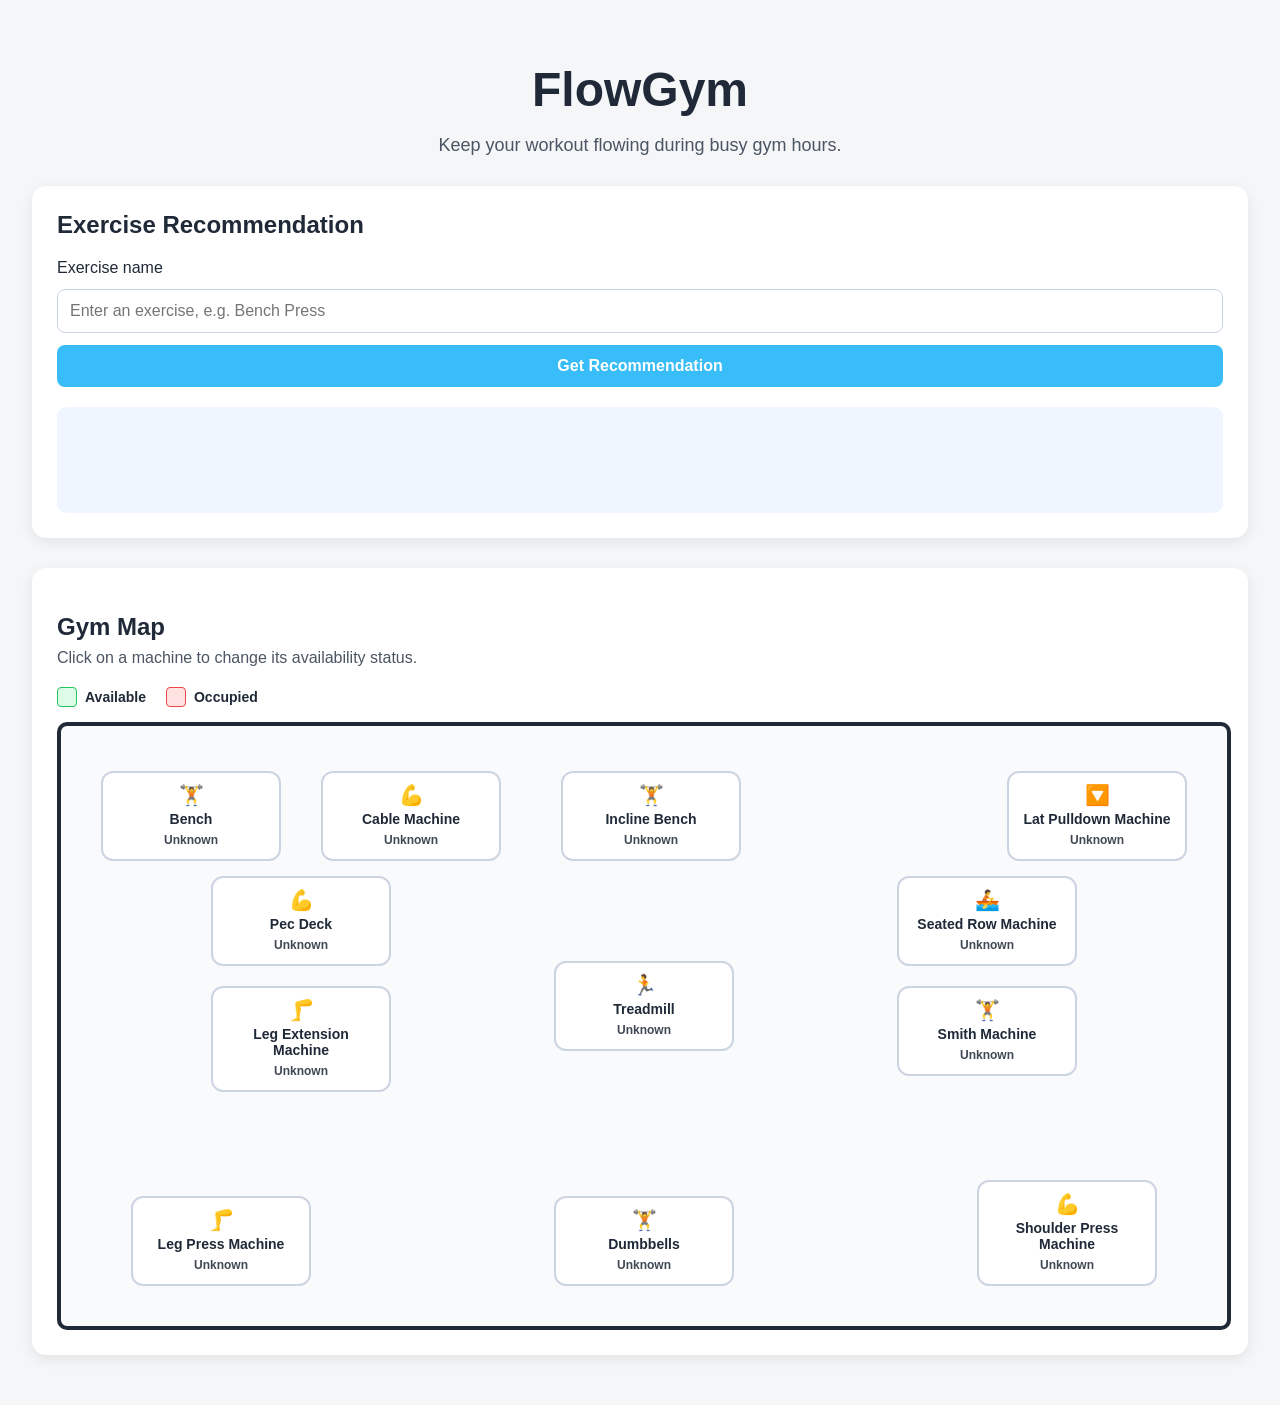
==== templates/index.html @ d3d61407 "Add interactive gym map with machine availability controls" ====
<!DOCTYPE html>
<html lang="en">

<head>
    <meta charset="UTF-8">
    <meta name="viewport" content="width=device-width, initial-scale=1.0">
    <title>FlowGym</title>
    <link rel="stylesheet" href="/static/css/style.css">
</head>

<body>
    <div class="page-wrapper">
        <header class="hero">
            <h1>FlowGym</h1>
            <p>Keep your workout flowing during busy gym hours.</p>
        </header>

        <section class="top-panel">
            <div class="recommendation-panel">
                <h2>Exercise Recommendation</h2>
                <form id="recommendation-form">
                    <label for="exercise">Exercise name</label>
                    <input type="text" id="exercise" name="exercise"
                        placeholder="Enter an exercise, e.g. Bench Press" required>
                    <button type="submit">Get Recommendation</button>
                </form>

                <div id="result" class="result"></div>
            </div>
        </section>

        <section class="gym-section">
            <div class="gym-header">
                <h2>Gym Map</h2>
                <p>Click on a machine to change its availability status.</p>
            </div>

            <div class="gym-legend">
                <div class="legend-item">
                    <span class="legend-color available"></span>
                    <span>Available</span>
                </div>
                <div class="legend-item">
                    <span class="legend-color occupied"></span>
                    <span>Occupied</span>
                </div>
            </div>

            <div id="gym-map" class="gym-map">
                <div class="machine-slot" data-machine-name="Bench">
                    <div class="machine-icon">🏋️</div>
                    <div class="machine-name">Bench</div>
                    <div class="machine-status">Unknown</div>
                </div>

                <div class="machine-slot" data-machine-name="Cable Machine">
                    <div class="machine-icon">💪</div>
                    <div class="machine-name">Cable Machine</div>
                    <div class="machine-status">Unknown</div>
                </div>

                <div class="machine-slot" data-machine-name="Lat Pulldown Machine">
                    <div class="machine-icon">🔽</div>
                    <div class="machine-name">Lat Pulldown Machine</div>
                    <div class="machine-status">Unknown</div>
                </div>

                <div class="machine-slot" data-machine-name="Leg Press Machine">
                    <div class="machine-icon">🦵</div>
                    <div class="machine-name">Leg Press Machine</div>
                    <div class="machine-status">Unknown</div>
                </div>

                <div class="machine-slot" data-machine-name="Dumbbells">
                    <div class="machine-icon">🏋️</div>
                    <div class="machine-name">Dumbbells</div>
                    <div class="machine-status">Unknown</div>
                </div>

                <div class="machine-slot" data-machine-name="Shoulder Press Machine">
                    <div class="machine-icon">💪</div>
                    <div class="machine-name">Shoulder Press Machine</div>
                    <div class="machine-status">Unknown</div>
                </div>

                <div class="machine-slot" data-machine-name="Incline Bench">
                    <div class="machine-icon">🏋️</div>
                    <div class="machine-name">Incline Bench</div>
                    <div class="machine-status">Unknown</div>
                </div>

                <div class="machine-slot" data-machine-name="Seated Row Machine">
                    <div class="machine-icon">🚣</div>
                    <div class="machine-name">Seated Row Machine</div>
                    <div class="machine-status">Unknown</div>
                </div>

                <div class="machine-slot" data-machine-name="Leg Extension Machine">
                    <div class="machine-icon">🦵</div>
                    <div class="machine-name">Leg Extension Machine</div>
                    <div class="machine-status">Unknown</div>
                </div>

                <div class="machine-slot" data-machine-name="Pec Deck">
                    <div class="machine-icon">💪</div>
                    <div class="machine-name">Pec Deck</div>
                    <div class="machine-status">Unknown</div>
                </div>

                <div class="machine-slot" data-machine-name="Smith Machine">
                    <div class="machine-icon">🏋️</div>
                    <div class="machine-name">Smith Machine</div>
                    <div class="machine-status">Unknown</div>
                </div>

                <div class="machine-slot" data-machine-name="Treadmill">
                    <div class="machine-icon">🏃</div>
                    <div class="machine-name">Treadmill</div>
                    <div class="machine-status">Unknown</div>
                </div>
            </div>
        </section>
    </div>

    <script>
        const form = document.getElementById("recommendation-form");
        const resultDiv = document.getElementById("result");
        const machineSlots = document.querySelectorAll(".machine-slot");

        form.addEventListener("submit", async function (event) {
            event.preventDefault();

            const exercise = document.getElementById("exercise").value.trim();

            if (!exercise) {
                resultDiv.innerHTML = `
                    <h2>Recommendation</h2>
                    <p>Please enter an exercise name.</p>
                `;
                return;
            }

            try {
                const response = await fetch(`/recommendation?exercise=${encodeURIComponent(exercise)}`);
                const data = await response.json();

                if (!response.ok) {
                    resultDiv.innerHTML = `
                        <h2>Recommendation</h2>
                        <p>${data.message || "Could not get recommendation."}</p>
                    `;
                    return;
                }

                resultDiv.innerHTML = `
                    <h2>Recommendation</h2>
                    <p><strong>Requested Exercise:</strong> ${data.requested_exercise}</p>
                    <p><strong>Recommended Exercise:</strong> ${data.recommended_exercise}</p>
                    <p><strong>Muscle Group:</strong> ${data.muscle_group}</p>
                    <p><strong>Machine:</strong> ${data.machine}</p>
                `;
            } catch (error) {
                resultDiv.innerHTML = `
                    <h2>Recommendation</h2>
                    <p>An unexpected error occurred while fetching the recommendation.</p>
                `;
            }
        });

        async function loadMachines() {
            try {
                const response = await fetch("/machines");
                const machines = await response.json();

                machineSlots.forEach(slot => {
                    slot.classList.remove("available", "occupied");

                    const machineName = slot.dataset.machineName;
                    const machine = machines.find(m => m.name === machineName);

                    const statusText = slot.querySelector(".machine-status");
                    if (statusText) statusText.textContent = "Unknown";

                    if (machine) {
                        slot.dataset.machineId = machine.id;
                        slot.dataset.available = machine.is_available;

                        if (machine.is_available) {
                            slot.classList.add("available");
                            if (statusText) statusText.textContent = "Available";
                        } else {
                            slot.classList.add("occupied");
                            if (statusText) statusText.textContent = "Occupied";
                        }
                    }
                });
            } catch (error) {
                console.error("Could not load machines:", error);
            }
        }

        async function toggleMachineAvailability(machineId, currentAvailability) {
            try {
                const newAvailability = !currentAvailability;

                const response = await fetch(
                    `/machines/update-availability?id=${machineId}&available=${newAvailability}`
                );

                if (!response.ok) {
                    console.error("Could not update machine availability");
                    return;
                }

                await loadMachines();
            } catch (error) {
                console.error("Error updating machine availability:", error);
            }
        }

        machineSlots.forEach(slot => {
            slot.addEventListener("click", async function () {
                const machineId = this.dataset.machineId;
                const currentAvailability = this.dataset.available === "true";

                if (!machineId) {
                    return;
                }

                await toggleMachineAvailability(machineId, currentAvailability);
            });
        });

        loadMachines();
    </script>
</body>

</html>
---- static/css/style.css ----
body {
    font-family: Arial, sans-serif;
    background-color: #f4f6f8;
    margin: 0;
    padding: 0;
    color: #1f2937;
}

.page-wrapper {
    width: min(1400px, 95%);
    margin: 0 auto;
    padding: 30px 0 50px;
}

.hero {
    text-align: center;
    margin-bottom: 30px;
}

.hero h1 {
    font-size: 48px;
    margin-bottom: 10px;
}

.hero p {
    font-size: 18px;
    color: #4b5563;
}

.top-panel {
    margin-bottom: 30px;
}

.recommendation-panel {
    background: white;
    padding: 25px;
    border-radius: 14px;
    box-shadow: 0 4px 14px rgba(0, 0, 0, 0.08);
}

.recommendation-panel h2 {
    margin-top: 0;
}

form {
    display: flex;
    flex-direction: column;
    gap: 12px;
    margin-top: 20px;
}

input {
    padding: 12px;
    font-size: 16px;
    border: 1px solid #cbd5e1;
    border-radius: 8px;
}

button {
    padding: 12px;
    font-size: 16px;
    cursor: pointer;
    border: none;
    border-radius: 8px;
    background-color: #38bdf8;
    color: white;
    font-weight: bold;
}

button:hover {
    background-color: #0ea5e9;
}

.result {
    margin-top: 20px;
    padding: 18px;
    background-color: #eff6ff;
    border-radius: 10px;
    min-height: 70px;
}

.gym-section {
    background: white;
    padding: 25px;
    border-radius: 14px;
    box-shadow: 0 4px 14px rgba(0, 0, 0, 0.08);
}

.gym-header {
    margin-bottom: 20px;
}

.gym-header h2 {
    margin-bottom: 8px;
}

.gym-header p {
    margin: 0;
    color: #4b5563;
}

.gym-map {
    position: relative;
    width: 100%;
    min-height: 600px;
    background-color: #f9fafb;
    border: 4px solid #1f2937;
    border-radius: 10px;
    overflow: hidden;
}

.machine-slot {
    position: absolute;
    width: 180px;
    min-height: 70px;
    padding: 12px;
    border-radius: 12px;
    text-align: center;
    font-weight: bold;
    border: 2px solid #cbd5e1;
    background: white;
    display: flex;
    align-items: center;
    justify-content: center;
    cursor: pointer;
    transition: transform 0.2s ease;
    box-sizing: border-box;
}

.machine-slot:hover {
    transform: scale(1.03);
}

.machine-slot.available {
    background-color: #dcfce7;
    border-color: #22c55e;
}

.machine-slot.occupied {
    background-color: #fee2e2;
    border-color: #ef4444;
}

.machine-slot[data-machine-name="Bench"] {
    top: 45px;
    left: 40px;
}

.machine-slot[data-machine-name="Cable Machine"] {
    top: 45px;
    left: 260px;
}

.machine-slot[data-machine-name="Incline Bench"] {
    top: 45px;
    left: 500px;
}

.machine-slot[data-machine-name="Lat Pulldown Machine"] {
    top: 45px;
    right: 40px;
}

.machine-slot[data-machine-name="Pec Deck"] {
    top: 150px;
    left: 150px;
}

.machine-slot[data-machine-name="Seated Row Machine"] {
    top: 150px;
    right: 150px;
}

.machine-slot[data-machine-name="Leg Extension Machine"] {
    top: 260px;
    left: 150px;
}

.machine-slot[data-machine-name="Smith Machine"] {
    top: 260px;
    right: 150px;
}

.machine-slot[data-machine-name="Treadmill"] {
    top: 235px;
    left: 50%;
    transform: translateX(-50%);
}

.machine-slot[data-machine-name="Treadmill"]:hover {
    transform: translateX(-50%) scale(1.03);
}

.machine-slot[data-machine-name="Leg Press Machine"] {
    bottom: 40px;
    left: 70px;
}

.machine-slot[data-machine-name="Dumbbells"] {
    bottom: 40px;
    left: 50%;
    transform: translateX(-50%);
}

.machine-slot[data-machine-name="Dumbbells"]:hover {
    transform: translateX(-50%) scale(1.03);
}

.machine-slot[data-machine-name="Shoulder Press Machine"] {
    bottom: 40px;
    right: 70px;
}

.gym-legend {
    display: flex;
    gap: 20px;
    margin-bottom: 15px;
    flex-wrap: wrap;
}

.legend-item {
    display: flex;
    align-items: center;
    gap: 8px;
    font-size: 14px;
    font-weight: bold;
}

.legend-color {
    width: 18px;
    height: 18px;
    border-radius: 4px;
    display: inline-block;
    border: 1px solid #999;
}

.legend-color.available {
    background-color: #dcfce7;
    border-color: #22c55e;
}

.legend-color.occupied {
    background-color: #fee2e2;
    border-color: #ef4444;
}

.machine-slot {
    display: flex;
    flex-direction: column;
    align-items: center;
    justify-content: center;
    gap: 6px;
    text-align: center;
}

.machine-icon {
    font-size: 20px;
    line-height: 1;
}

.machine-name {
    font-size: 14px;
    font-weight: bold;
}

.machine-status {
    font-size: 12px;
    font-weight: bold;
    opacity: 0.85;
}
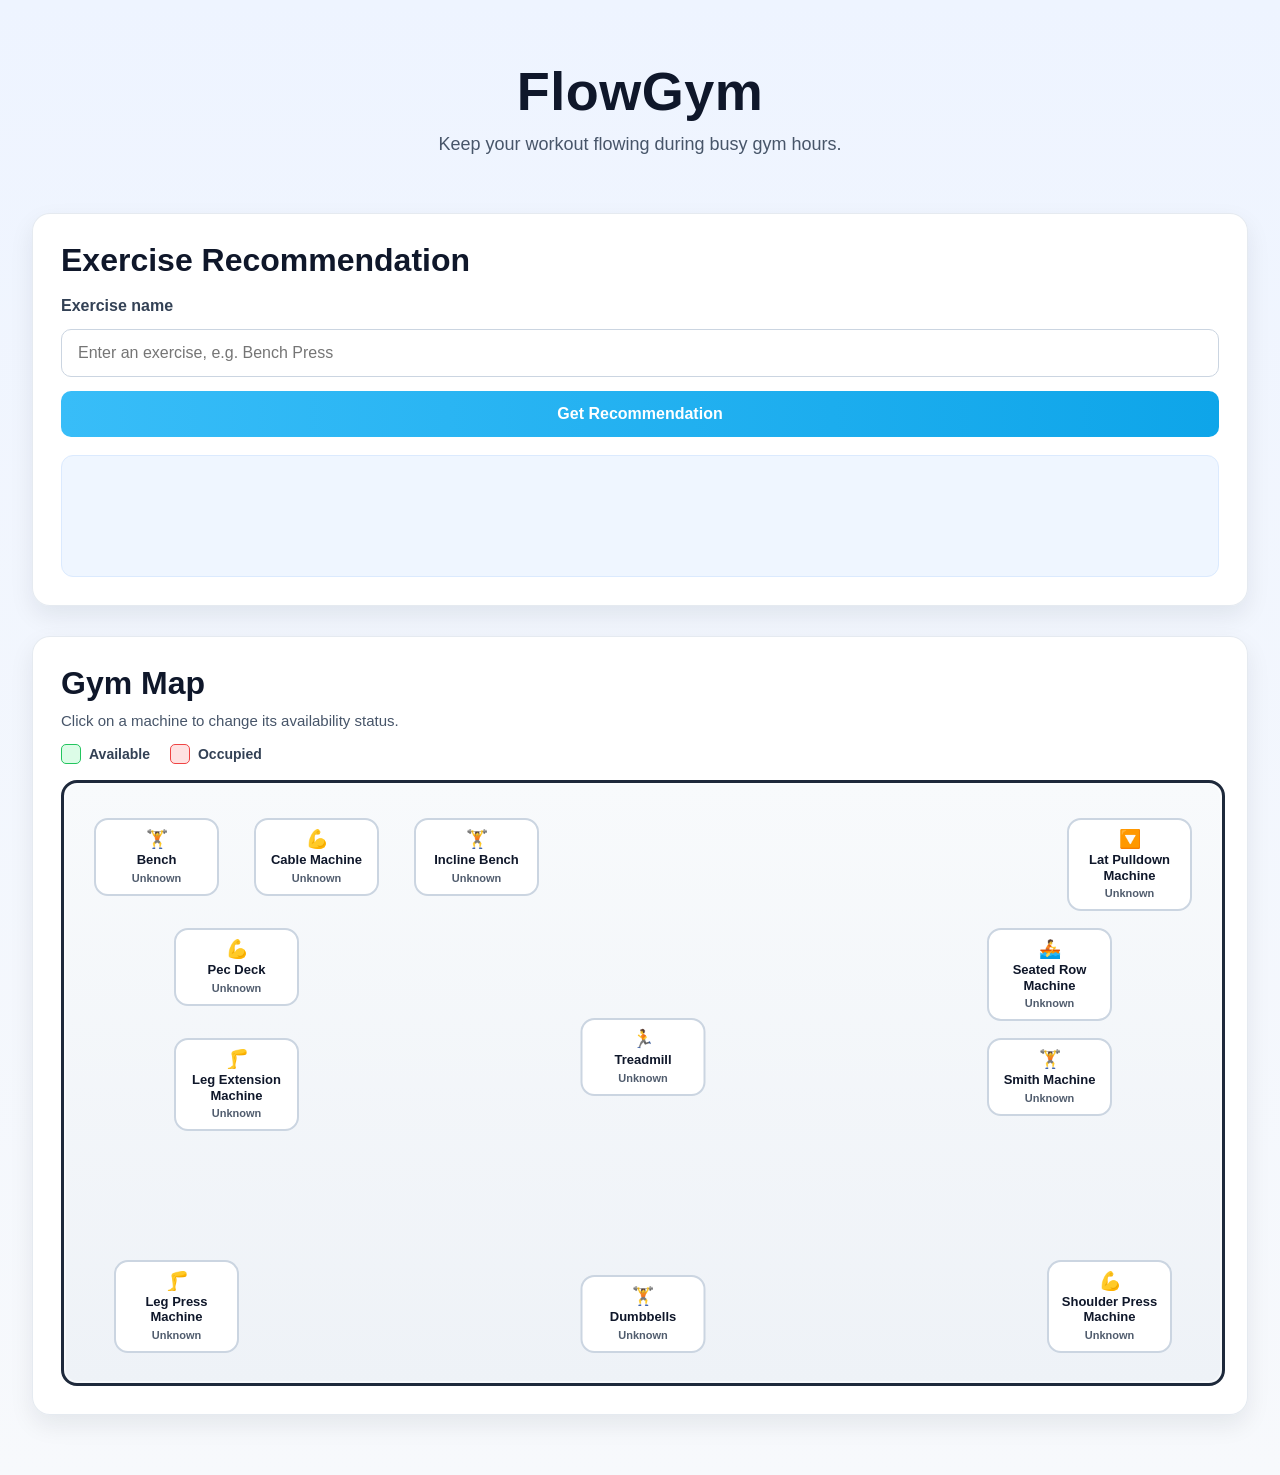
==== commit 148d9981: "Add endpoint to list available machines only" ====
--- a/templates/index.html
+++ b/templates/index.html
@@ -12,7 +12,7 @@
     <div class="page-wrapper">
         <header class="hero">
             <h1>FlowGym</h1>
-            <p>Keep your workout flowing during busy gym hours.</p>
+            <p class="hero-subtitle">Keep your workout flowing during busy gym hours.</p>
         </header>
 
         <section class="top-panel">
@@ -20,8 +20,9 @@
                 <h2>Exercise Recommendation</h2>
                 <form id="recommendation-form">
                     <label for="exercise">Exercise name</label>
-                    <input type="text" id="exercise" name="exercise"
+                    <input type="text" id="exercise" name="exercise" list="exercise-options"
                         placeholder="Enter an exercise, e.g. Bench Press" required>
+                    <datalist id="exercise-options"></datalist>
                     <button type="submit">Get Recommendation</button>
                 </form>
 
@@ -126,6 +127,7 @@
         const form = document.getElementById("recommendation-form");
         const resultDiv = document.getElementById("result");
         const machineSlots = document.querySelectorAll(".machine-slot");
+        const exerciseOptions = document.getElementById("exercise-options");
 
         form.addEventListener("submit", async function (event) {
             event.preventDefault();
@@ -231,7 +233,26 @@
             });
         });
 
+        async function loadExercises() {
+            try {
+                const response = await fetch("/exercises");
+                const exercises = await response.json();
+
+                exerciseOptions.innerHTML = "";
+
+                exercises.forEach(exercise => {
+                    const option = document.createElement("option");
+                    option.value = exercise.name;
+                    exerciseOptions.appendChild(option);
+                });
+            } catch (error) {
+                console.error("Could not load exercises:", error);
+            }
+        }
+
         loadMachines();
+        loadExercises();
+        
     </script>
 </body>
 
--- a/static/css/style.css
+++ b/static/css/style.css
@@ -1,6 +1,6 @@
 body {
     font-family: Arial, sans-serif;
-    background-color: #f4f6f8;
+    background: linear-gradient(to bottom, #eef4ff 0%, #f7f9fc 100%);
     margin: 0;
     padding: 0;
     color: #1f2937;
@@ -9,126 +9,191 @@
 .page-wrapper {
     width: min(1400px, 95%);
     margin: 0 auto;
-    padding: 30px 0 50px;
+    padding: 30px 0 60px;
 }
 
 .hero {
     text-align: center;
     margin-bottom: 30px;
+    padding: 30px 20px 10px;
 }
 
 .hero h1 {
-    font-size: 48px;
-    margin-bottom: 10px;
-}
-
-.hero p {
+    font-size: 54px;
+    margin: 0;
+    color: #0f172a;
+    letter-spacing: 0.5px;
+}
+
+.hero-subtitle {
+    margin-top: 12px;
     font-size: 18px;
-    color: #4b5563;
+    color: #475569;
 }
 
 .top-panel {
     margin-bottom: 30px;
 }
 
-.recommendation-panel {
-    background: white;
-    padding: 25px;
-    border-radius: 14px;
-    box-shadow: 0 4px 14px rgba(0, 0, 0, 0.08);
-}
-
-.recommendation-panel h2 {
+.recommendation-panel,
+.gym-section {
+    background: rgba(255, 255, 255, 0.95);
+    padding: 28px;
+    border-radius: 18px;
+    box-shadow: 0 10px 25px rgba(15, 23, 42, 0.08);
+    border: 1px solid rgba(203, 213, 225, 0.5);
+}
+
+.recommendation-panel h2,
+.gym-header h2 {
     margin-top: 0;
+    margin-bottom: 10px;
+    font-size: 32px;
+    color: #0f172a;
+}
+
+.gym-header p {
+    margin: 0 0 15px;
+    color: #475569;
+    font-size: 15px;
 }
 
 form {
     display: flex;
     flex-direction: column;
-    gap: 12px;
-    margin-top: 20px;
+    gap: 14px;
+    margin-top: 18px;
+}
+
+label {
+    font-weight: bold;
+    color: #334155;
 }
 
 input {
-    padding: 12px;
+    padding: 14px 16px;
     font-size: 16px;
     border: 1px solid #cbd5e1;
-    border-radius: 8px;
+    border-radius: 10px;
+    background: white;
+    transition: border-color 0.2s ease, box-shadow 0.2s ease;
+}
+
+input:focus {
+    outline: none;
+    border-color: #38bdf8;
+    box-shadow: 0 0 0 4px rgba(56, 189, 248, 0.15);
 }
 
 button {
-    padding: 12px;
+    padding: 14px;
     font-size: 16px;
     cursor: pointer;
     border: none;
-    border-radius: 8px;
-    background-color: #38bdf8;
+    border-radius: 10px;
+    background: linear-gradient(to right, #38bdf8, #0ea5e9);
     color: white;
     font-weight: bold;
+    transition: transform 0.2s ease, box-shadow 0.2s ease;
 }
 
 button:hover {
-    background-color: #0ea5e9;
+    transform: translateY(-1px);
+    box-shadow: 0 8px 18px rgba(14, 165, 233, 0.25);
 }
 
 .result {
-    margin-top: 20px;
-    padding: 18px;
+    margin-top: 18px;
+    padding: 20px;
     background-color: #eff6ff;
-    border-radius: 10px;
-    min-height: 70px;
+    border: 1px solid #dbeafe;
+    border-radius: 12px;
+    min-height: 80px;
+}
+
+.result h2 {
+    margin-top: 0;
+    margin-bottom: 12px;
+    color: #1e3a8a;
+}
+
+.result p {
+    margin: 8px 0;
+    line-height: 1.5;
 }
 
 .gym-section {
-    background: white;
-    padding: 25px;
-    border-radius: 14px;
-    box-shadow: 0 4px 14px rgba(0, 0, 0, 0.08);
-}
-
-.gym-header {
-    margin-bottom: 20px;
-}
-
-.gym-header h2 {
-    margin-bottom: 8px;
-}
-
-.gym-header p {
-    margin: 0;
-    color: #4b5563;
+    margin-top: 25px;
+}
+
+.gym-legend {
+    display: flex;
+    gap: 20px;
+    margin-bottom: 16px;
+    flex-wrap: wrap;
+}
+
+.legend-item {
+    display: flex;
+    align-items: center;
+    gap: 8px;
+    font-size: 14px;
+    font-weight: bold;
+    color: #334155;
+}
+
+.legend-color {
+    width: 18px;
+    height: 18px;
+    border-radius: 5px;
+    display: inline-block;
+    border: 1px solid #999;
+}
+
+.legend-color.available {
+    background-color: #dcfce7;
+    border-color: #22c55e;
+}
+
+.legend-color.occupied {
+    background-color: #fee2e2;
+    border-color: #ef4444;
 }
 
 .gym-map {
     position: relative;
     width: 100%;
     min-height: 600px;
-    background-color: #f9fafb;
-    border: 4px solid #1f2937;
-    border-radius: 10px;
+    background: linear-gradient(to bottom, #f8fafc, #eef2f7);
+    border: 3px solid #1e293b;
+    border-radius: 16px;
     overflow: hidden;
+    box-shadow: inset 0 0 0 2px rgba(255, 255, 255, 0.5);
 }
 
 .machine-slot {
     position: absolute;
-    width: 180px;
+    width: 125px;
     min-height: 70px;
-    padding: 12px;
-    border-radius: 12px;
-    text-align: center;
-    font-weight: bold;
+    padding: 10px 8px;
+    border-radius: 14px;
     border: 2px solid #cbd5e1;
     background: white;
     display: flex;
+    flex-direction: column;
     align-items: center;
     justify-content: center;
+    gap: 4px;
+    text-align: center;
     cursor: pointer;
-    transition: transform 0.2s ease;
+    transition: transform 0.2s ease, box-shadow 0.2s ease;
     box-sizing: border-box;
 }
 
 .machine-slot:hover {
     transform: scale(1.03);
+    box-shadow: 0 8px 16px rgba(15, 23, 42, 0.12);
+    z-index: 2;
 }
 
 .machine-slot.available {
@@ -141,44 +206,64 @@
     border-color: #ef4444;
 }
 
+.machine-icon {
+    font-size: 18px;
+    line-height: 1;
+}
+
+.machine-name {
+    font-size: 13px;
+    font-weight: bold;
+    color: #0f172a;
+    line-height: 1.2;
+}
+
+.machine-status {
+    font-size: 11px;
+    font-weight: bold;
+    opacity: 0.85;
+    color: #334155;
+}
+
+/* POSICIONES */
 .machine-slot[data-machine-name="Bench"] {
-    top: 45px;
-    left: 40px;
+    top: 35px;
+    left: 30px;
 }
 
 .machine-slot[data-machine-name="Cable Machine"] {
-    top: 45px;
-    left: 260px;
+    top: 35px;
+    left: 190px;
 }
 
 .machine-slot[data-machine-name="Incline Bench"] {
-    top: 45px;
-    left: 500px;
+    top: 35px;
+    left: 350px;
 }
 
 .machine-slot[data-machine-name="Lat Pulldown Machine"] {
-    top: 45px;
-    right: 40px;
+    top: 35px;
+    right: 30px;
 }
 
 .machine-slot[data-machine-name="Pec Deck"] {
-    top: 150px;
-    left: 150px;
+    top: 145px;
+    left: 110px;
 }
 
 .machine-slot[data-machine-name="Seated Row Machine"] {
-    top: 150px;
-    right: 150px;
+    top: 145px;
+    right: 110px;
 }
 
 .machine-slot[data-machine-name="Leg Extension Machine"] {
-    top: 260px;
-    left: 150px;
+    top: 255px;
+    left: 110px;
 }
 
 .machine-slot[data-machine-name="Smith Machine"] {
-    top: 260px;
-    right: 150px;
+    top: 255px;
+    right: 110px;
 }
 
 .machine-slot[data-machine-name="Treadmill"] {
@@ -192,12 +277,12 @@
 }
 
 .machine-slot[data-machine-name="Leg Press Machine"] {
-    bottom: 40px;
-    left: 70px;
+    bottom: 30px;
+    left: 50px;
 }
 
 .machine-slot[data-machine-name="Dumbbells"] {
-    bottom: 40px;
+    bottom: 30px;
     left: 50%;
     transform: translateX(-50%);
 }
@@ -207,64 +292,6 @@
 }
 
 .machine-slot[data-machine-name="Shoulder Press Machine"] {
-    bottom: 40px;
-    right: 70px;
-}
-
-.gym-legend {
-    display: flex;
-    gap: 20px;
-    margin-bottom: 15px;
-    flex-wrap: wrap;
-}
-
-.legend-item {
-    display: flex;
-    align-items: center;
-    gap: 8px;
-    font-size: 14px;
-    font-weight: bold;
-}
-
-.legend-color {
-    width: 18px;
-    height: 18px;
-    border-radius: 4px;
-    display: inline-block;
-    border: 1px solid #999;
-}
-
-.legend-color.available {
-    background-color: #dcfce7;
-    border-color: #22c55e;
-}
-
-.legend-color.occupied {
-    background-color: #fee2e2;
-    border-color: #ef4444;
-}
-
-.machine-slot {
-    display: flex;
-    flex-direction: column;
-    align-items: center;
-    justify-content: center;
-    gap: 6px;
-    text-align: center;
-}
-
-.machine-icon {
-    font-size: 20px;
-    line-height: 1;
-}
-
-.machine-name {
-    font-size: 14px;
-    font-weight: bold;
-}
-
-.machine-status {
-    font-size: 12px;
-    font-weight: bold;
-    opacity: 0.85;
+    bottom: 30px;
+    right: 50px;
 }
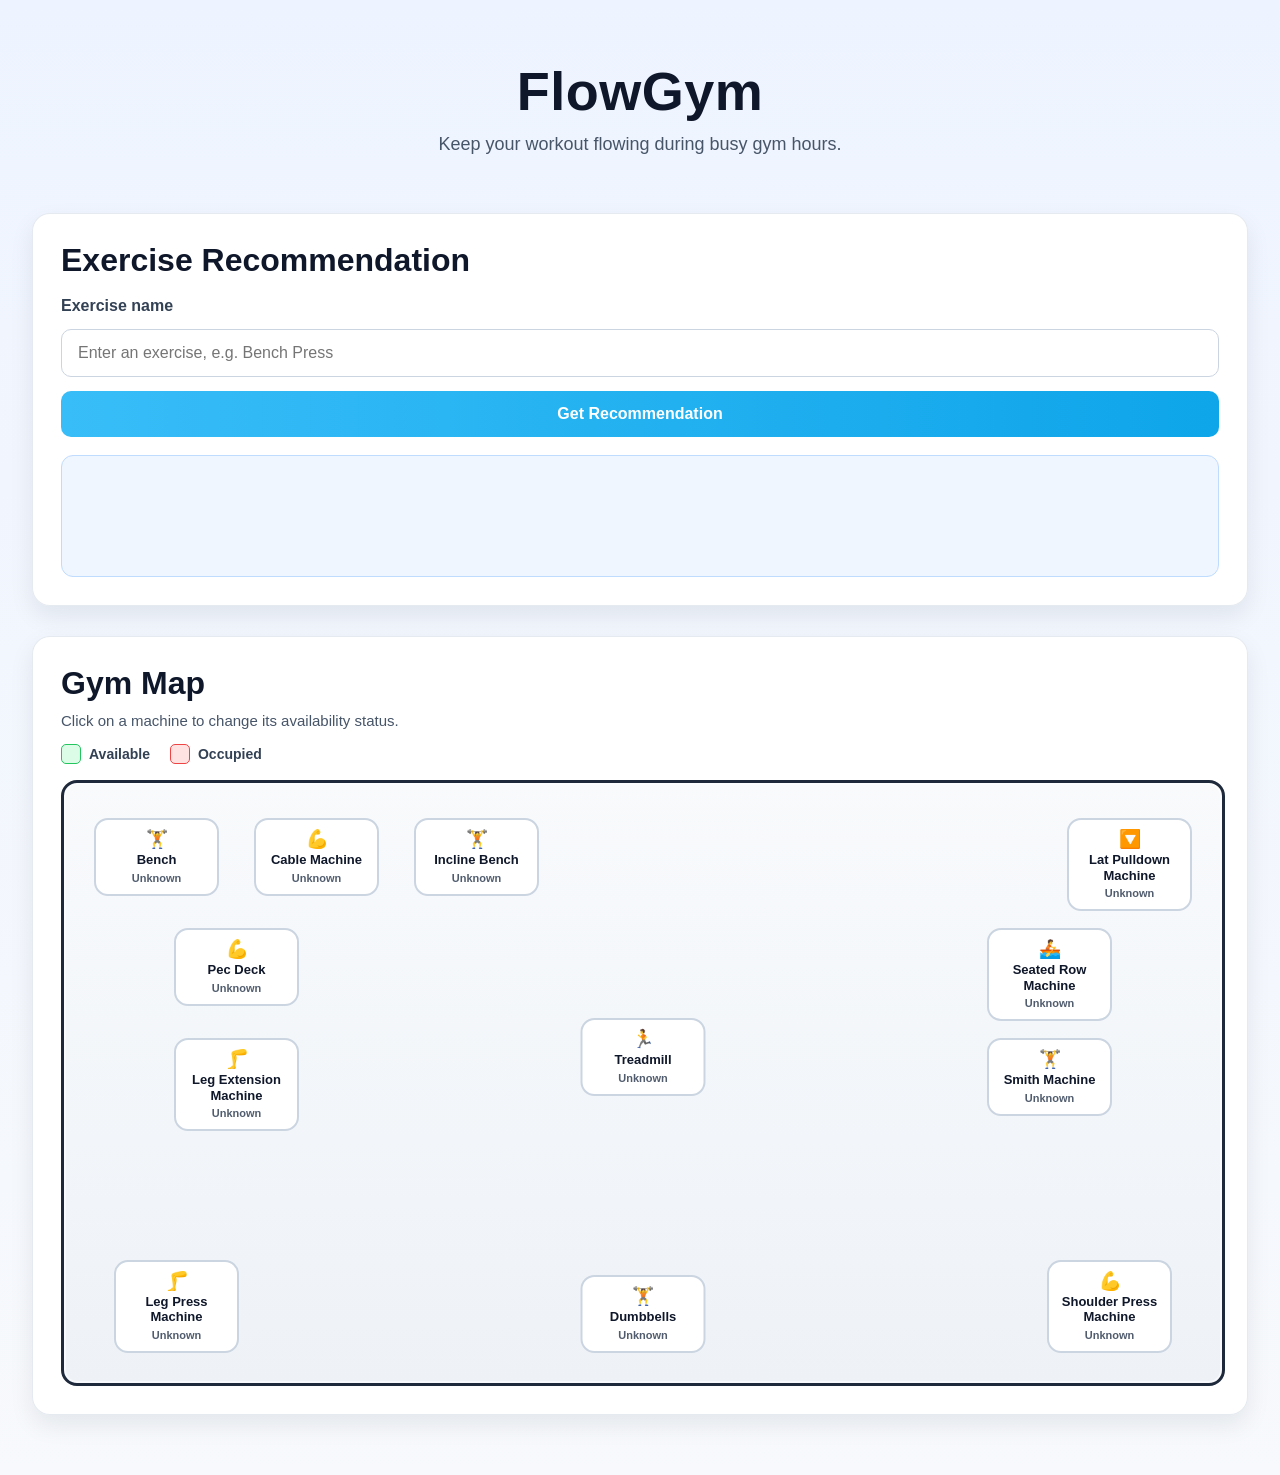
==== commit 9421f385: "Improve recommendation feedback in UI" ====
--- a/templates/index.html
+++ b/templates/index.html
@@ -11,6 +11,7 @@
 <body>
     <div class="page-wrapper">
         <header class="hero">
+
             <h1>FlowGym</h1>
             <p class="hero-subtitle">Keep your workout flowing during busy gym hours.</p>
         </header>
@@ -26,7 +27,7 @@
                     <button type="submit">Get Recommendation</button>
                 </form>
 
-                <div id="result" class="result"></div>
+                <div id="result" class="result result-neutral"></div>
             </div>
         </section>
 
@@ -129,12 +130,25 @@
         const machineSlots = document.querySelectorAll(".machine-slot");
         const exerciseOptions = document.getElementById("exercise-options");
 
+        function setResultState(state) {
+            resultDiv.className = "result";
+
+            if (state === "success") {
+                resultDiv.classList.add("result-success");
+            } else if (state === "error") {
+                resultDiv.classList.add("result-error");
+            } else {
+                resultDiv.classList.add("result-neutral");
+            }
+        }
         form.addEventListener("submit", async function (event) {
             event.preventDefault();
 
             const exercise = document.getElementById("exercise").value.trim();
+            setResultState("neutral");
 
             if (!exercise) {
+                setResultState("error");
                 resultDiv.innerHTML = `
                     <h2>Recommendation</h2>
                     <p>Please enter an exercise name.</p>
@@ -147,6 +161,7 @@
                 const data = await response.json();
 
                 if (!response.ok) {
+                    setResultState("error");
                     resultDiv.innerHTML = `
                         <h2>Recommendation</h2>
                         <p>${data.message || "Could not get recommendation."}</p>
@@ -154,6 +169,7 @@
                     return;
                 }
 
+                setResultState("success");
                 resultDiv.innerHTML = `
                     <h2>Recommendation</h2>
                     <p><strong>Requested Exercise:</strong> ${data.requested_exercise}</p>
@@ -162,6 +178,7 @@
                     <p><strong>Machine:</strong> ${data.machine}</p>
                 `;
             } catch (error) {
+                setResultState("error");
                 resultDiv.innerHTML = `
                     <h2>Recommendation</h2>
                     <p>An unexpected error occurred while fetching the recommendation.</p>
--- a/static/css/style.css
+++ b/static/css/style.css
@@ -105,18 +105,51 @@
 .result {
     margin-top: 18px;
     padding: 20px;
-    background-color: #eff6ff;
-    border: 1px solid #dbeafe;
     border-radius: 12px;
     min-height: 80px;
+    border: 1px solid transparent;
+    transition: background-color 0.2s ease, border-color 0.2s ease;
+}
+
+.result-neutral {
+    background-color: #eff6ff;
+    border-color: #bfdbfe;
+}
+
+.result-success {
+    background-color: #bbf7d0;
+    border-color: #22c55e;
+}
+
+.result-error {
+    background-color: #fecaca;
+    border-color: #ef4444;
 }
 
 .result h2 {
     margin-top: 0;
     margin-bottom: 12px;
+}
+
+.result-neutral h2 {
     color: #1e3a8a;
 }
 
+.result-success h2 {
+    color: #166534;
+}
+
+.result-error h2 {
+    color: #991b1b;
+}
+
+.result-success p {
+    color: #14532d;
+}
+
+.result-error p {
+    color: #7f1d1d;
+}
 .result p {
     margin: 8px 0;
     line-height: 1.5;
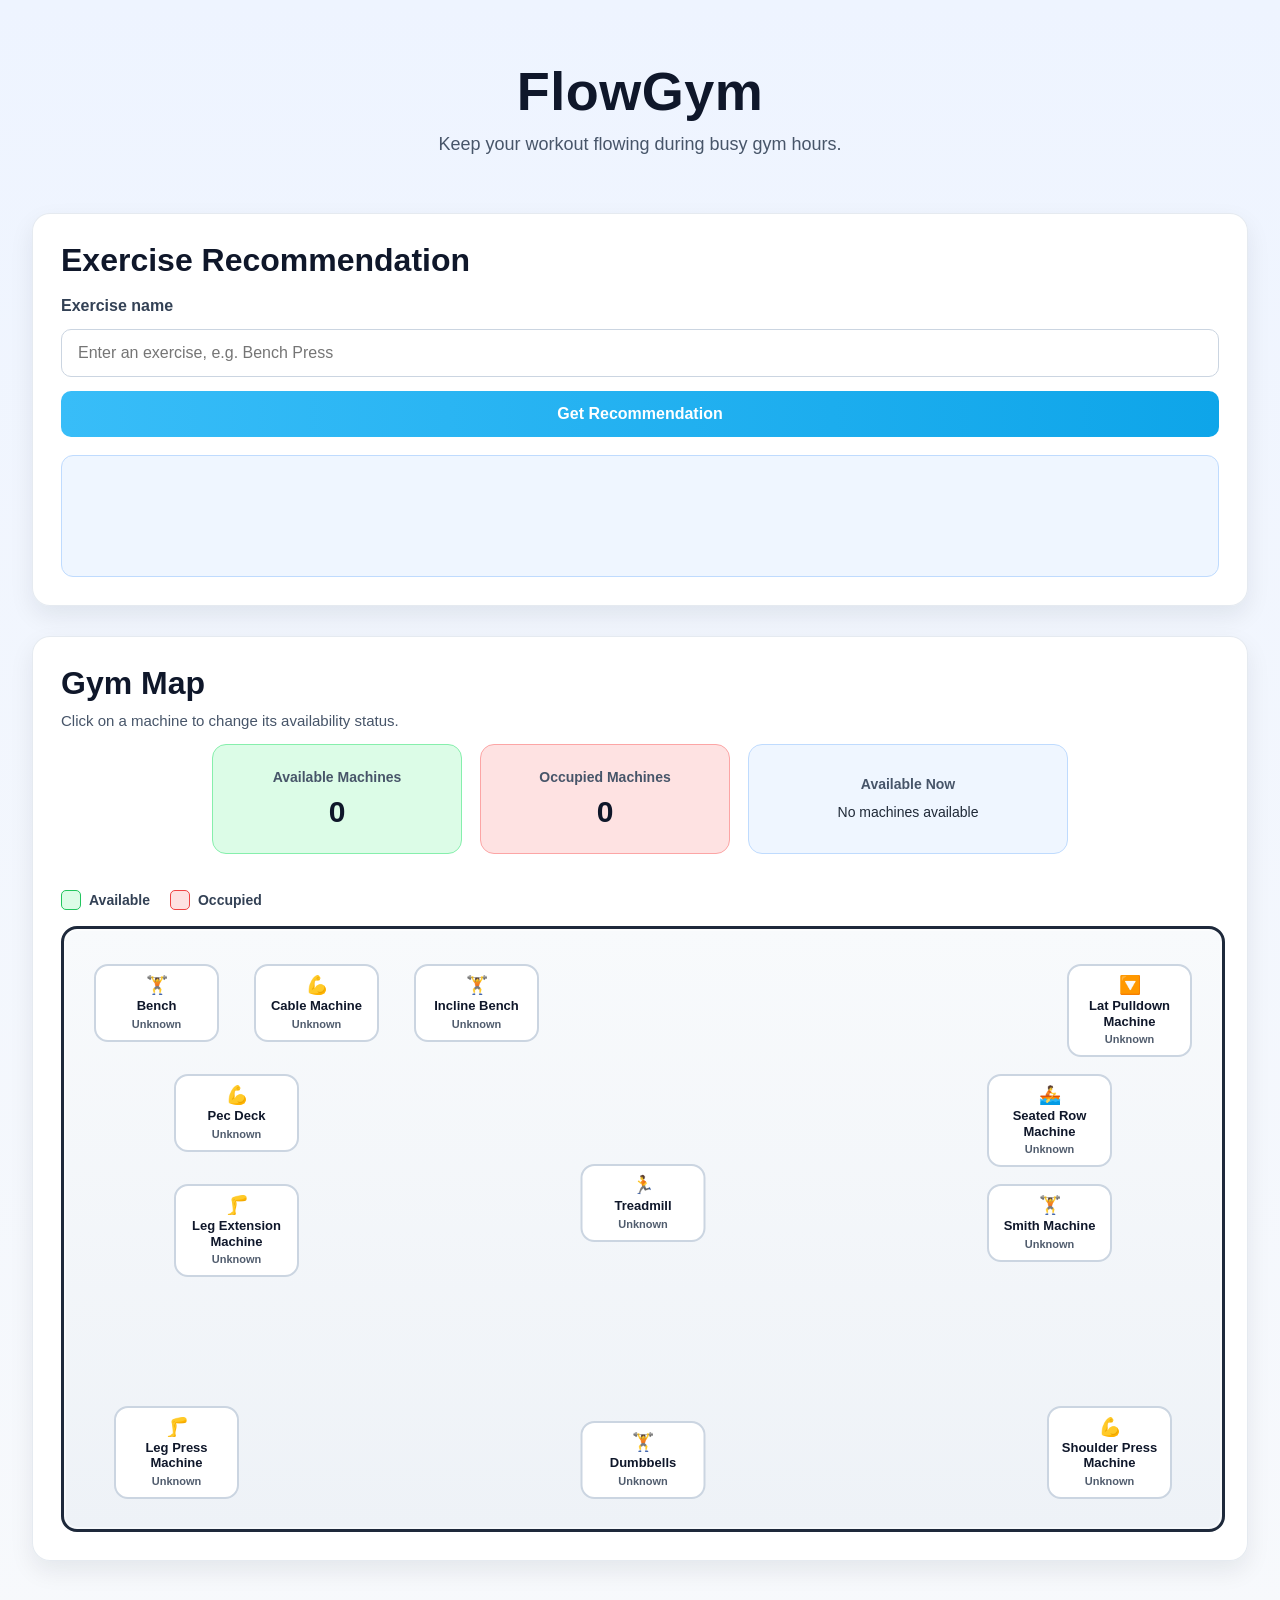
==== commit 653c6e2a: "Add machine status summary to homepage" ====
--- a/templates/index.html
+++ b/templates/index.html
@@ -37,6 +37,23 @@
                 <p>Click on a machine to change its availability status.</p>
             </div>
 
+            <div class="machine-summary">
+                <div class="summary-card summary-available">
+                    <span class="summary-title">Available Machines</span>
+                    <span id="available-count" class="summary-count">0</span>
+                </div>
+
+                <div class="summary-card summary-occupied">
+                    <span class="summary-title">Occupied Machines</span>
+                    <span id="occupied-count" class="summary-count">0</span>
+                </div>
+
+                <div class="summary-card summary-list">
+                    <span class="summary-title">Available Now</span>
+                    <span id="available-list" class="summary-list-text">No machines available</span>
+                </div>
+            </div>
+
             <div class="gym-legend">
                 <div class="legend-item">
                     <span class="legend-color available"></span>
@@ -129,6 +146,9 @@
         const resultDiv = document.getElementById("result");
         const machineSlots = document.querySelectorAll(".machine-slot");
         const exerciseOptions = document.getElementById("exercise-options");
+        const availableCount = document.getElementById("available-count");
+        const occupiedCount = document.getElementById("occupied-count");
+        const availableList = document.getElementById("available-list");
 
         function setResultState(state) {
             resultDiv.className = "result";
@@ -190,6 +210,17 @@
             try {
                 const response = await fetch("/machines");
                 const machines = await response.json();
+                const availableMachines = machines.filter(machine => machine.is_available);
+                const occupiedMachines = machines.filter(machine => !machine.is_available);
+
+                availableCount.textContent = availableMachines.length;
+                occupiedCount.textContent = occupiedMachines.length;
+
+                if (availableMachines.length > 0) {
+                    availableList.textContent = availableMachines.map(machine => machine.name).join(", ");
+                } else {
+                    availableList.textContent = "No machines available";
+                }
 
                 machineSlots.forEach(slot => {
                     slot.classList.remove("available", "occupied");
--- a/static/css/style.css
+++ b/static/css/style.css
@@ -327,4 +327,69 @@
 .machine-slot[data-machine-name="Shoulder Press Machine"] {
     bottom: 30px;
     right: 50px;
+}
+
+.machine-summary {
+    display: flex;
+    justify-content: center;
+    align-items: stretch;
+    gap: 18px;
+    flex-wrap: wrap;
+    margin: 10px auto 36px;
+}
+
+.summary-card {
+    width: 250px;
+    min-height: 110px;
+    background: #f8fafc;
+    border-radius: 14px;
+    padding: 18px;
+    border: 1px solid #cbd5e1;
+    display: flex;
+    flex-direction: column;
+    justify-content: center;
+    align-items: center;
+    gap: 10px;
+    text-align: center;
+    box-sizing: border-box;
+}
+
+.summary-title {
+    font-size: 14px;
+    font-weight: bold;
+    color: #475569;
+}
+
+.summary-count {
+    font-size: 30px;
+    font-weight: bold;
+    color: #0f172a;
+}
+
+.summary-list-text {
+    font-size: 14px;
+    color: #1f2937;
+    line-height: 1.5;
+}
+
+.summary-available {
+    background-color: #dcfce7;
+    border-color: #86efac;
+}
+
+.summary-occupied {
+    background-color: #fee2e2;
+    border-color: #fca5a5;
+}
+
+.summary-list {
+    background-color: #eff6ff;
+    border-color: #bfdbfe;
+    width: 320px;
+}
+
+@media (max-width: 900px) {
+    .machine-summary {
+        grid-template-columns: 1fr;
+    }
 }
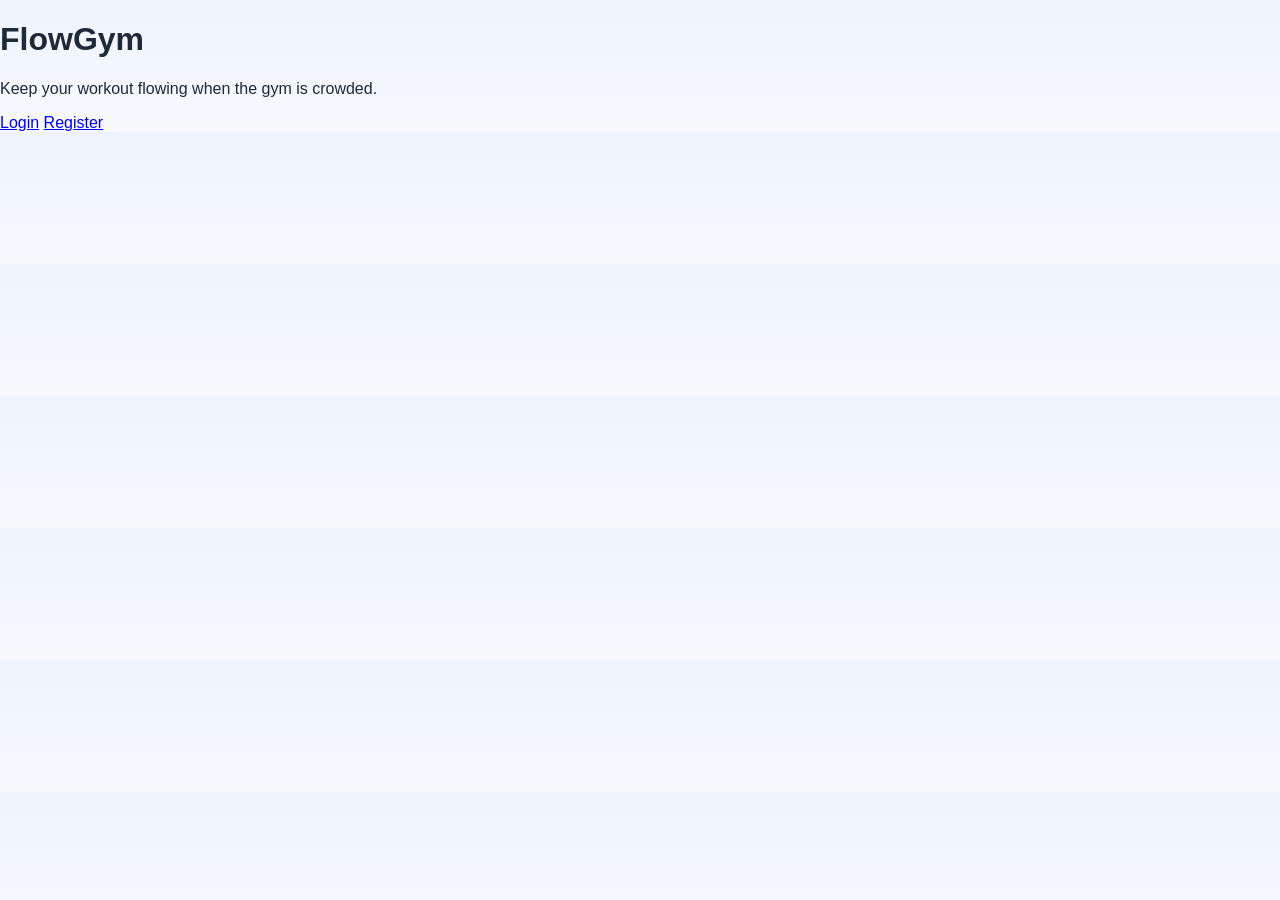
==== commit e7649a23: "Add user authentication flow" ====
--- a/templates/index.html
+++ b/templates/index.html
@@ -9,299 +9,17 @@
 </head>
 
 <body>
-    <div class="page-wrapper">
-        <header class="hero">
+    <div class="landing-page">
+        <div class="landing-card">
+            <h1>FlowGym</h1>
+            <p>Keep your workout flowing when the gym is crowded.</p>
 
-            <h1>FlowGym</h1>
-            <p class="hero-subtitle">Keep your workout flowing during busy gym hours.</p>
-        </header>
-
-        <section class="top-panel">
-            <div class="recommendation-panel">
-                <h2>Exercise Recommendation</h2>
-                <form id="recommendation-form">
-                    <label for="exercise">Exercise name</label>
-                    <input type="text" id="exercise" name="exercise" list="exercise-options"
-                        placeholder="Enter an exercise, e.g. Bench Press" required>
-                    <datalist id="exercise-options"></datalist>
-                    <button type="submit">Get Recommendation</button>
-                </form>
-
-                <div id="result" class="result result-neutral"></div>
+            <div class="landing-actions">
+                <a href="/login" class="landing-button">Login</a>
+                <a href="/register" class="landing-button secondary">Register</a>
             </div>
-        </section>
-
-        <section class="gym-section">
-            <div class="gym-header">
-                <h2>Gym Map</h2>
-                <p>Click on a machine to change its availability status.</p>
-            </div>
-
-            <div class="machine-summary">
-                <div class="summary-card summary-available">
-                    <span class="summary-title">Available Machines</span>
-                    <span id="available-count" class="summary-count">0</span>
-                </div>
-
-                <div class="summary-card summary-occupied">
-                    <span class="summary-title">Occupied Machines</span>
-                    <span id="occupied-count" class="summary-count">0</span>
-                </div>
-
-                <div class="summary-card summary-list">
-                    <span class="summary-title">Available Now</span>
-                    <span id="available-list" class="summary-list-text">No machines available</span>
-                </div>
-            </div>
-
-            <div class="gym-legend">
-                <div class="legend-item">
-                    <span class="legend-color available"></span>
-                    <span>Available</span>
-                </div>
-                <div class="legend-item">
-                    <span class="legend-color occupied"></span>
-                    <span>Occupied</span>
-                </div>
-            </div>
-
-            <div id="gym-map" class="gym-map">
-                <div class="machine-slot" data-machine-name="Bench">
-                    <div class="machine-icon">🏋️</div>
-                    <div class="machine-name">Bench</div>
-                    <div class="machine-status">Unknown</div>
-                </div>
-
-                <div class="machine-slot" data-machine-name="Cable Machine">
-                    <div class="machine-icon">💪</div>
-                    <div class="machine-name">Cable Machine</div>
-                    <div class="machine-status">Unknown</div>
-                </div>
-
-                <div class="machine-slot" data-machine-name="Lat Pulldown Machine">
-                    <div class="machine-icon">🔽</div>
-                    <div class="machine-name">Lat Pulldown Machine</div>
-                    <div class="machine-status">Unknown</div>
-                </div>
-
-                <div class="machine-slot" data-machine-name="Leg Press Machine">
-                    <div class="machine-icon">🦵</div>
-                    <div class="machine-name">Leg Press Machine</div>
-                    <div class="machine-status">Unknown</div>
-                </div>
-
-                <div class="machine-slot" data-machine-name="Dumbbells">
-                    <div class="machine-icon">🏋️</div>
-                    <div class="machine-name">Dumbbells</div>
-                    <div class="machine-status">Unknown</div>
-                </div>
-
-                <div class="machine-slot" data-machine-name="Shoulder Press Machine">
-                    <div class="machine-icon">💪</div>
-                    <div class="machine-name">Shoulder Press Machine</div>
-                    <div class="machine-status">Unknown</div>
-                </div>
-
-                <div class="machine-slot" data-machine-name="Incline Bench">
-                    <div class="machine-icon">🏋️</div>
-                    <div class="machine-name">Incline Bench</div>
-                    <div class="machine-status">Unknown</div>
-                </div>
-
-                <div class="machine-slot" data-machine-name="Seated Row Machine">
-                    <div class="machine-icon">🚣</div>
-                    <div class="machine-name">Seated Row Machine</div>
-                    <div class="machine-status">Unknown</div>
-                </div>
-
-                <div class="machine-slot" data-machine-name="Leg Extension Machine">
-                    <div class="machine-icon">🦵</div>
-                    <div class="machine-name">Leg Extension Machine</div>
-                    <div class="machine-status">Unknown</div>
-                </div>
-
-                <div class="machine-slot" data-machine-name="Pec Deck">
-                    <div class="machine-icon">💪</div>
-                    <div class="machine-name">Pec Deck</div>
-                    <div class="machine-status">Unknown</div>
-                </div>
-
-                <div class="machine-slot" data-machine-name="Smith Machine">
-                    <div class="machine-icon">🏋️</div>
-                    <div class="machine-name">Smith Machine</div>
-                    <div class="machine-status">Unknown</div>
-                </div>
-
-                <div class="machine-slot" data-machine-name="Treadmill">
-                    <div class="machine-icon">🏃</div>
-                    <div class="machine-name">Treadmill</div>
-                    <div class="machine-status">Unknown</div>
-                </div>
-            </div>
-        </section>
+        </div>
     </div>
-
-    <script>
-        const form = document.getElementById("recommendation-form");
-        const resultDiv = document.getElementById("result");
-        const machineSlots = document.querySelectorAll(".machine-slot");
-        const exerciseOptions = document.getElementById("exercise-options");
-        const availableCount = document.getElementById("available-count");
-        const occupiedCount = document.getElementById("occupied-count");
-        const availableList = document.getElementById("available-list");
-
-        function setResultState(state) {
-            resultDiv.className = "result";
-
-            if (state === "success") {
-                resultDiv.classList.add("result-success");
-            } else if (state === "error") {
-                resultDiv.classList.add("result-error");
-            } else {
-                resultDiv.classList.add("result-neutral");
-            }
-        }
-        form.addEventListener("submit", async function (event) {
-            event.preventDefault();
-
-            const exercise = document.getElementById("exercise").value.trim();
-            setResultState("neutral");
-
-            if (!exercise) {
-                setResultState("error");
-                resultDiv.innerHTML = `
-                    <h2>Recommendation</h2>
-                    <p>Please enter an exercise name.</p>
-                `;
-                return;
-            }
-
-            try {
-                const response = await fetch(`/recommendation?exercise=${encodeURIComponent(exercise)}`);
-                const data = await response.json();
-
-                if (!response.ok) {
-                    setResultState("error");
-                    resultDiv.innerHTML = `
-                        <h2>Recommendation</h2>
-                        <p>${data.message || "Could not get recommendation."}</p>
-                    `;
-                    return;
-                }
-
-                setResultState("success");
-                resultDiv.innerHTML = `
-                    <h2>Recommendation</h2>
-                    <p><strong>Requested Exercise:</strong> ${data.requested_exercise}</p>
-                    <p><strong>Recommended Exercise:</strong> ${data.recommended_exercise}</p>
-                    <p><strong>Muscle Group:</strong> ${data.muscle_group}</p>
-                    <p><strong>Machine:</strong> ${data.machine}</p>
-                `;
-            } catch (error) {
-                setResultState("error");
-                resultDiv.innerHTML = `
-                    <h2>Recommendation</h2>
-                    <p>An unexpected error occurred while fetching the recommendation.</p>
-                `;
-            }
-        });
-
-        async function loadMachines() {
-            try {
-                const response = await fetch("/machines");
-                const machines = await response.json();
-                const availableMachines = machines.filter(machine => machine.is_available);
-                const occupiedMachines = machines.filter(machine => !machine.is_available);
-
-                availableCount.textContent = availableMachines.length;
-                occupiedCount.textContent = occupiedMachines.length;
-
-                if (availableMachines.length > 0) {
-                    availableList.textContent = availableMachines.map(machine => machine.name).join(", ");
-                } else {
-                    availableList.textContent = "No machines available";
-                }
-
-                machineSlots.forEach(slot => {
-                    slot.classList.remove("available", "occupied");
-
-                    const machineName = slot.dataset.machineName;
-                    const machine = machines.find(m => m.name === machineName);
-
-                    const statusText = slot.querySelector(".machine-status");
-                    if (statusText) statusText.textContent = "Unknown";
-
-                    if (machine) {
-                        slot.dataset.machineId = machine.id;
-                        slot.dataset.available = machine.is_available;
-
-                        if (machine.is_available) {
-                            slot.classList.add("available");
-                            if (statusText) statusText.textContent = "Available";
-                        } else {
-                            slot.classList.add("occupied");
-                            if (statusText) statusText.textContent = "Occupied";
-                        }
-                    }
-                });
-            } catch (error) {
-                console.error("Could not load machines:", error);
-            }
-        }
-
-        async function toggleMachineAvailability(machineId, currentAvailability) {
-            try {
-                const newAvailability = !currentAvailability;
-
-                const response = await fetch(
-                    `/machines/update-availability?id=${machineId}&available=${newAvailability}`
-                );
-
-                if (!response.ok) {
-                    console.error("Could not update machine availability");
-                    return;
-                }
-
-                await loadMachines();
-            } catch (error) {
-                console.error("Error updating machine availability:", error);
-            }
-        }
-
-        machineSlots.forEach(slot => {
-            slot.addEventListener("click", async function () {
-                const machineId = this.dataset.machineId;
-                const currentAvailability = this.dataset.available === "true";
-
-                if (!machineId) {
-                    return;
-                }
-
-                await toggleMachineAvailability(machineId, currentAvailability);
-            });
-        });
-
-        async function loadExercises() {
-            try {
-                const response = await fetch("/exercises");
-                const exercises = await response.json();
-
-                exerciseOptions.innerHTML = "";
-
-                exercises.forEach(exercise => {
-                    const option = document.createElement("option");
-                    option.value = exercise.name;
-                    exerciseOptions.appendChild(option);
-                });
-            } catch (error) {
-                console.error("Could not load exercises:", error);
-            }
-        }
-
-        loadMachines();
-        loadExercises();
-        
-    </script>
 </body>
 
 </html>
--- a/static/css/style.css
+++ b/static/css/style.css
@@ -392,4 +392,20 @@
     .machine-summary {
         grid-template-columns: 1fr;
     }
+}
+
+.logout-button {
+    margin-top: 16px;
+    padding: 10px 18px;
+    font-size: 14px;
+    border-radius: 8px;
+    background: #ef4444;
+    color: white;
+    border: none;
+    cursor: pointer;
+    font-weight: bold;
+}
+
+.logout-button:hover {
+    background: #dc2626;
 }
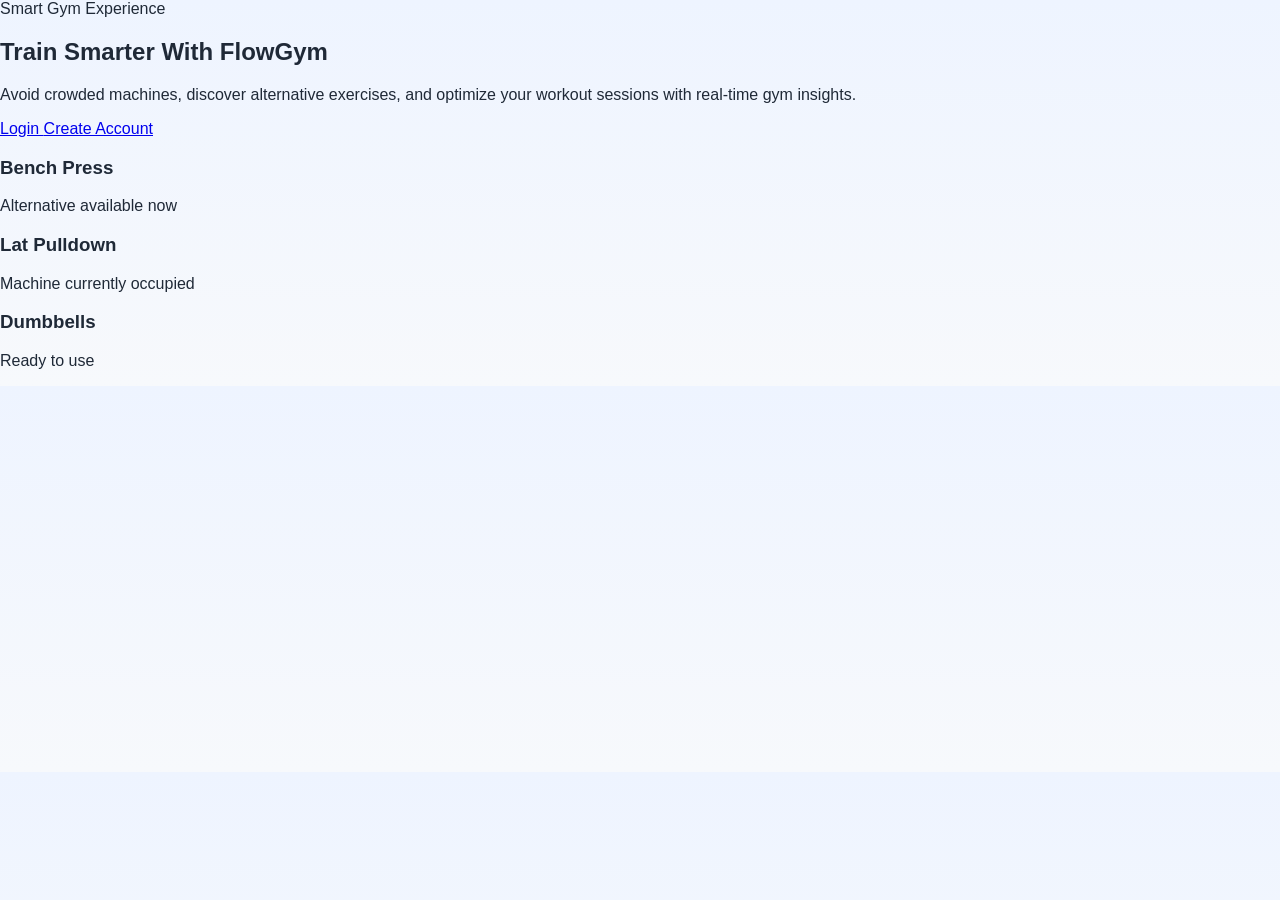
==== commit 47ebd723: "Refactor homepage structure and content layout" ====
--- a/templates/index.html
+++ b/templates/index.html
@@ -9,17 +9,66 @@
 </head>
 
 <body>
-    <div class="landing-page">
-        <div class="landing-card">
-            <h1>FlowGym</h1>
-            <p>Keep your workout flowing when the gym is crowded.</p>
 
-            <div class="landing-actions">
-                <a href="/login" class="landing-button">Login</a>
-                <a href="/register" class="landing-button secondary">Register</a>
+    <div class="landing-wrapper">
+
+        <section class="landing-hero">
+
+            <div class="landing-content">
+
+                <span class="landing-badge">
+                    Smart Gym Experience
+                </span>
+
+                <h1>
+                    Train Smarter With FlowGym
+                </h1>
+
+                <p class="landing-description">
+                    Avoid crowded machines, discover alternative exercises,
+                    and optimize your workout sessions with real-time gym insights.
+                </p>
+
+                <div class="landing-actions">
+
+                    <a href="/login" class="landing-button">
+                        Login
+                    </a>
+
+                    <a href="/register" class="landing-button secondary">
+                        Create Account
+                    </a>
+
+                </div>
+
             </div>
-        </div>
+
+            <div class="landing-preview">
+
+                <div class="preview-card">
+                    <span class="preview-status available"></span>
+                    <h3>Bench Press</h3>
+                    <p>Alternative available now</p>
+                </div>
+
+                <div class="preview-card">
+                    <span class="preview-status occupied"></span>
+                    <h3>Lat Pulldown</h3>
+                    <p>Machine currently occupied</p>
+                </div>
+
+                <div class="preview-card">
+                    <span class="preview-status available"></span>
+                    <h3>Dumbbells</h3>
+                    <p>Ready to use</p>
+                </div>
+
+            </div>
+
+        </section>
+
     </div>
+
 </body>
 
 </html>
--- a/static/css/style.css
+++ b/static/css/style.css
@@ -150,6 +150,7 @@
 .result-error p {
     color: #7f1d1d;
 }
+
 .result p {
     margin: 8px 0;
     line-height: 1.5;
@@ -408,4 +409,519 @@
 
 .logout-button:hover {
     background: #dc2626;
+}
+
+.user-bar {
+    margin-top: 16px;
+    display: flex;
+    justify-content: center;
+    align-items: center;
+    gap: 16px;
+    flex-wrap: wrap;
+}
+
+#current-user {
+    font-weight: bold;
+    color: #334155;
+    background: #e0f2fe;
+    border: 1px solid #7dd3fc;
+    padding: 9px 14px;
+    border-radius: 8px;
+}
+
+.machine-message {
+    min-height: 24px;
+    margin-bottom: 12px;
+    font-size: 14px;
+    font-weight: bold;
+    color: #b45309;
+    text-align: center;
+}
+
+/* =========================
+   MODERN LOGIN PAGE
+========================= */
+
+.login-layout {
+    min-height: 100vh;
+    display: grid;
+    grid-template-columns: 1fr 1fr;
+    background: #f8fafc;
+}
+
+.login-image-side {
+    position: relative;
+    background-image:
+        linear-gradient(rgba(15, 23, 42, 0.55), rgba(15, 23, 42, 0.75)),
+        url('/static/images/gym-login.jpg');
+    background-size: cover;
+    background-position: center;
+    display: flex;
+    align-items: center;
+    justify-content: center;
+    padding: 40px;
+}
+
+.login-overlay {
+    max-width: 500px;
+    color: white;
+}
+
+.login-overlay h1 {
+    font-size: 72px;
+    margin-bottom: 20px;
+    font-weight: 800;
+}
+
+.login-overlay p {
+    font-size: 22px;
+    line-height: 1.6;
+    color: rgba(255, 255, 255, 0.92);
+}
+
+.login-form-side {
+    display: flex;
+    align-items: center;
+    justify-content: center;
+    padding: 40px;
+    background:
+        radial-gradient(circle at top right, #dbeafe, transparent 30%),
+        #f8fafc;
+}
+
+.login-card-modern {
+    width: 100%;
+    max-width: 460px;
+    background: white;
+    border-radius: 24px;
+    padding: 48px;
+    box-shadow: 0 20px 45px rgba(15, 23, 42, 0.12);
+    border: 1px solid rgba(203, 213, 225, 0.5);
+}
+
+.login-header {
+    margin-bottom: 30px;
+}
+
+.login-header h2 {
+    margin: 0;
+    font-size: 38px;
+    color: #0f172a;
+}
+
+.login-header p {
+    margin-top: 10px;
+    color: #64748b;
+    font-size: 15px;
+}
+
+.login-card-modern form {
+    display: flex;
+    flex-direction: column;
+    gap: 16px;
+}
+
+.login-card-modern label {
+    font-weight: 700;
+    color: #334155;
+}
+
+.login-card-modern input {
+    padding: 16px;
+    border-radius: 12px;
+    border: 1px solid #cbd5e1;
+    font-size: 15px;
+    transition: all 0.2s ease;
+}
+
+.login-card-modern input:focus {
+    outline: none;
+    border-color: #38bdf8;
+    box-shadow: 0 0 0 4px rgba(56, 189, 248, 0.15);
+}
+
+.login-card-modern button {
+    margin-top: 10px;
+    padding: 16px;
+    border: none;
+    border-radius: 12px;
+    font-size: 16px;
+    font-weight: 700;
+    color: white;
+    cursor: pointer;
+    background: linear-gradient(to right, #0ea5e9, #2563eb);
+    transition: all 0.2s ease;
+}
+
+.login-card-modern button:hover {
+    transform: translateY(-2px);
+    box-shadow: 0 12px 24px rgba(37, 99, 235, 0.22);
+}
+
+.auth-message {
+    margin-top: 18px;
+    color: #dc2626;
+    font-weight: 600;
+    min-height: 24px;
+}
+
+.login-links {
+    margin-top: 28px;
+    display: flex;
+    flex-direction: column;
+    gap: 10px;
+}
+
+.login-links p {
+    margin: 0;
+    color: #475569;
+}
+
+.login-links a {
+    color: #2563eb;
+    font-weight: 700;
+    text-decoration: none;
+}
+
+.login-links a:hover {
+    text-decoration: underline;
+}
+
+@media (max-width: 950px) {
+    .login-layout {
+        grid-template-columns: 1fr;
+    }
+
+    .login-image-side {
+        min-height: 280px;
+    }
+
+    .login-overlay h1 {
+        font-size: 52px;
+    }
+}
+
+
+
+.register-layout {
+    min-height: 100vh;
+    display: grid;
+    grid-template-columns: 1fr 1fr;
+}
+
+.register-info-side {
+    background:
+        linear-gradient(rgba(15, 23, 42, 0.7), rgba(15, 23, 42, 0.85)),
+        url('/static/images/gym-login.jpg');
+    background-size: cover;
+    background-position: center;
+    display: flex;
+    align-items: center;
+    justify-content: center;
+    padding: 60px;
+}
+
+.register-info-content {
+    max-width: 520px;
+    color: white;
+}
+
+.register-info-content h1 {
+    font-size: 68px;
+    margin-bottom: 20px;
+}
+
+.register-info-content p {
+    font-size: 21px;
+    line-height: 1.7;
+}
+
+.register-form-side {
+    display: flex;
+    align-items: center;
+    justify-content: center;
+    padding: 40px;
+    background: #f8fafc;
+}
+
+.register-card {
+    width: 100%;
+    max-width: 480px;
+}
+
+.register-header {
+    margin-bottom: 28px;
+}
+
+.register-links {
+    margin-top: 24px;
+
+    .routine-panel {
+        background: white;
+        padding: 20px;
+        border-radius: 8px;
+        box-shadow: 0 2px 4px rgba(0, 0, 0, 0.1);
+        margin-bottom: 20px;
+    }
+
+    .routine-controls {
+        display: flex;
+        gap: 10px;
+        margin-bottom: 15px;
+    }
+
+    .routine-progress {
+        background: #f0f7ff;
+        padding: 15px;
+        border-radius: 4px;
+        border-left: 4px solid #0056b3;
+    }
+
+    /* =========================
+   REGISTER PAGE STYLING
+========================= */
+
+    .register-card {
+        background: white;
+        padding: 50px;
+        border-radius: 28px;
+        box-shadow: 0 20px 45px rgba(15, 23, 42, 0.12);
+        border: 1px solid rgba(203, 213, 225, 0.5);
+    }
+
+    .register-header h2 {
+        margin: 0;
+        font-size: 40px;
+        color: #0f172a;
+    }
+
+    .register-header p {
+        margin-top: 12px;
+        color: #64748b;
+        font-size: 16px;
+    }
+
+    .register-card form {
+        display: flex;
+        flex-direction: column;
+        gap: 18px;
+    }
+
+    .register-card label {
+        font-weight: 700;
+        color: #334155;
+    }
+
+    .register-card input {
+        padding: 16px;
+        border-radius: 14px;
+        border: 1px solid #cbd5e1;
+        font-size: 15px;
+        transition: all 0.2s ease;
+    }
+
+    .register-card input:focus {
+        outline: none;
+        border-color: #0ea5e9;
+        box-shadow: 0 0 0 4px rgba(14, 165, 233, 0.15);
+    }
+
+    .register-card button {
+        margin-top: 10px;
+        padding: 16px;
+        border-radius: 14px;
+        border: none;
+        background: linear-gradient(to right, #0ea5e9, #2563eb);
+        color: white;
+        font-size: 16px;
+        font-weight: 700;
+        cursor: pointer;
+        transition: all 0.2s ease;
+    }
+
+    .register-card button:hover {
+        transform: translateY(-2px);
+        box-shadow: 0 12px 24px rgba(37, 99, 235, 0.22);
+    }
+
+    .register-links {
+        display: flex;
+        flex-direction: column;
+        gap: 12px;
+    }
+
+    .register-links p {
+        margin: 0;
+        color: #475569;
+    }
+
+    .register-links a {
+        color: #2563eb;
+        text-decoration: none;
+        font-weight: 700;
+    }
+
+    .register-links a:hover {
+        text-decoration: underline;
+    }
+
+    /* =========================
+   REGISTER RESPONSIVE
+========================= */
+
+    @media (max-width: 1100px) {
+
+        .register-layout {
+            grid-template-columns: 1fr;
+        }
+
+        .register-info-side {
+            min-height: 320px;
+            padding: 40px;
+        }
+
+        .register-info-content {
+            text-align: center;
+        }
+
+        .register-info-content h1 {
+            font-size: 54px;
+        }
+
+        .register-info-content p {
+            font-size: 18px;
+        }
+    }
+
+    @media (max-width: 700px) {
+
+        .register-form-side {
+            padding: 20px;
+        }
+
+        .register-card {
+            padding: 32px 24px;
+            border-radius: 20px;
+        }
+
+        .register-header h2 {
+            font-size: 32px;
+        }
+
+        .register-card input {
+            padding: 14px;
+            font-size: 14px;
+        }
+
+        .register-card button {
+            padding: 14px;
+            font-size: 15px;
+        }
+
+        .register-info-content h1 {
+            font-size: 42px;
+        }
+
+        .register-info-content p {
+            font-size: 16px;
+        }
+    }
+
+    /* =========================
+   LANDING PAGE STRUCTURE
+========================= */
+
+    .landing-wrapper {
+        min-height: 100vh;
+        padding: 60px;
+        background:
+            radial-gradient(circle at top left, #dbeafe, transparent 25%),
+            radial-gradient(circle at bottom right, #bfdbfe, transparent 25%),
+            #f8fafc;
+    }
+
+    .landing-hero {
+        min-height: calc(100vh - 120px);
+        display: grid;
+        grid-template-columns: 1.1fr 0.9fr;
+        align-items: center;
+        gap: 60px;
+    }
+
+    .landing-content {
+        max-width: 620px;
+    }
+
+    .landing-badge {
+        display: inline-block;
+        padding: 10px 18px;
+        border-radius: 999px;
+        background: #dbeafe;
+        color: #2563eb;
+        font-weight: 700;
+        font-size: 14px;
+        margin-bottom: 28px;
+    }
+
+    .landing-content h1 {
+        font-size: 72px;
+        line-height: 1.05;
+        margin: 0;
+        color: #0f172a;
+    }
+
+    .landing-description {
+        margin-top: 28px;
+        font-size: 20px;
+        line-height: 1.7;
+        color: #475569;
+    }
+
+    .landing-actions {
+        display: flex;
+        gap: 18px;
+        margin-top: 40px;
+    }
+
+    .landing-preview {
+        display: flex;
+        flex-direction: column;
+        gap: 22px;
+    }
+
+    .preview-card {
+        background: white;
+        padding: 28px;
+        border-radius: 22px;
+        box-shadow: 0 12px 30px rgba(15, 23, 42, 0.08);
+        border: 1px solid rgba(203, 213, 225, 0.45);
+    }
+
+    .preview-card h3 {
+        margin-top: 14px;
+        margin-bottom: 10px;
+        font-size: 24px;
+        color: #0f172a;
+    }
+
+    .preview-card p {
+        margin: 0;
+        color: #64748b;
+    }
+
+    .preview-status {
+        width: 14px;
+        height: 14px;
+        border-radius: 50%;
+        display: inline-block;
+    }
+
+    .preview-status.available {
+        background: #22c55e;
+    }
+
+    .preview-status.occupied {
+        background: #ef4444;
+    }
+
 }
